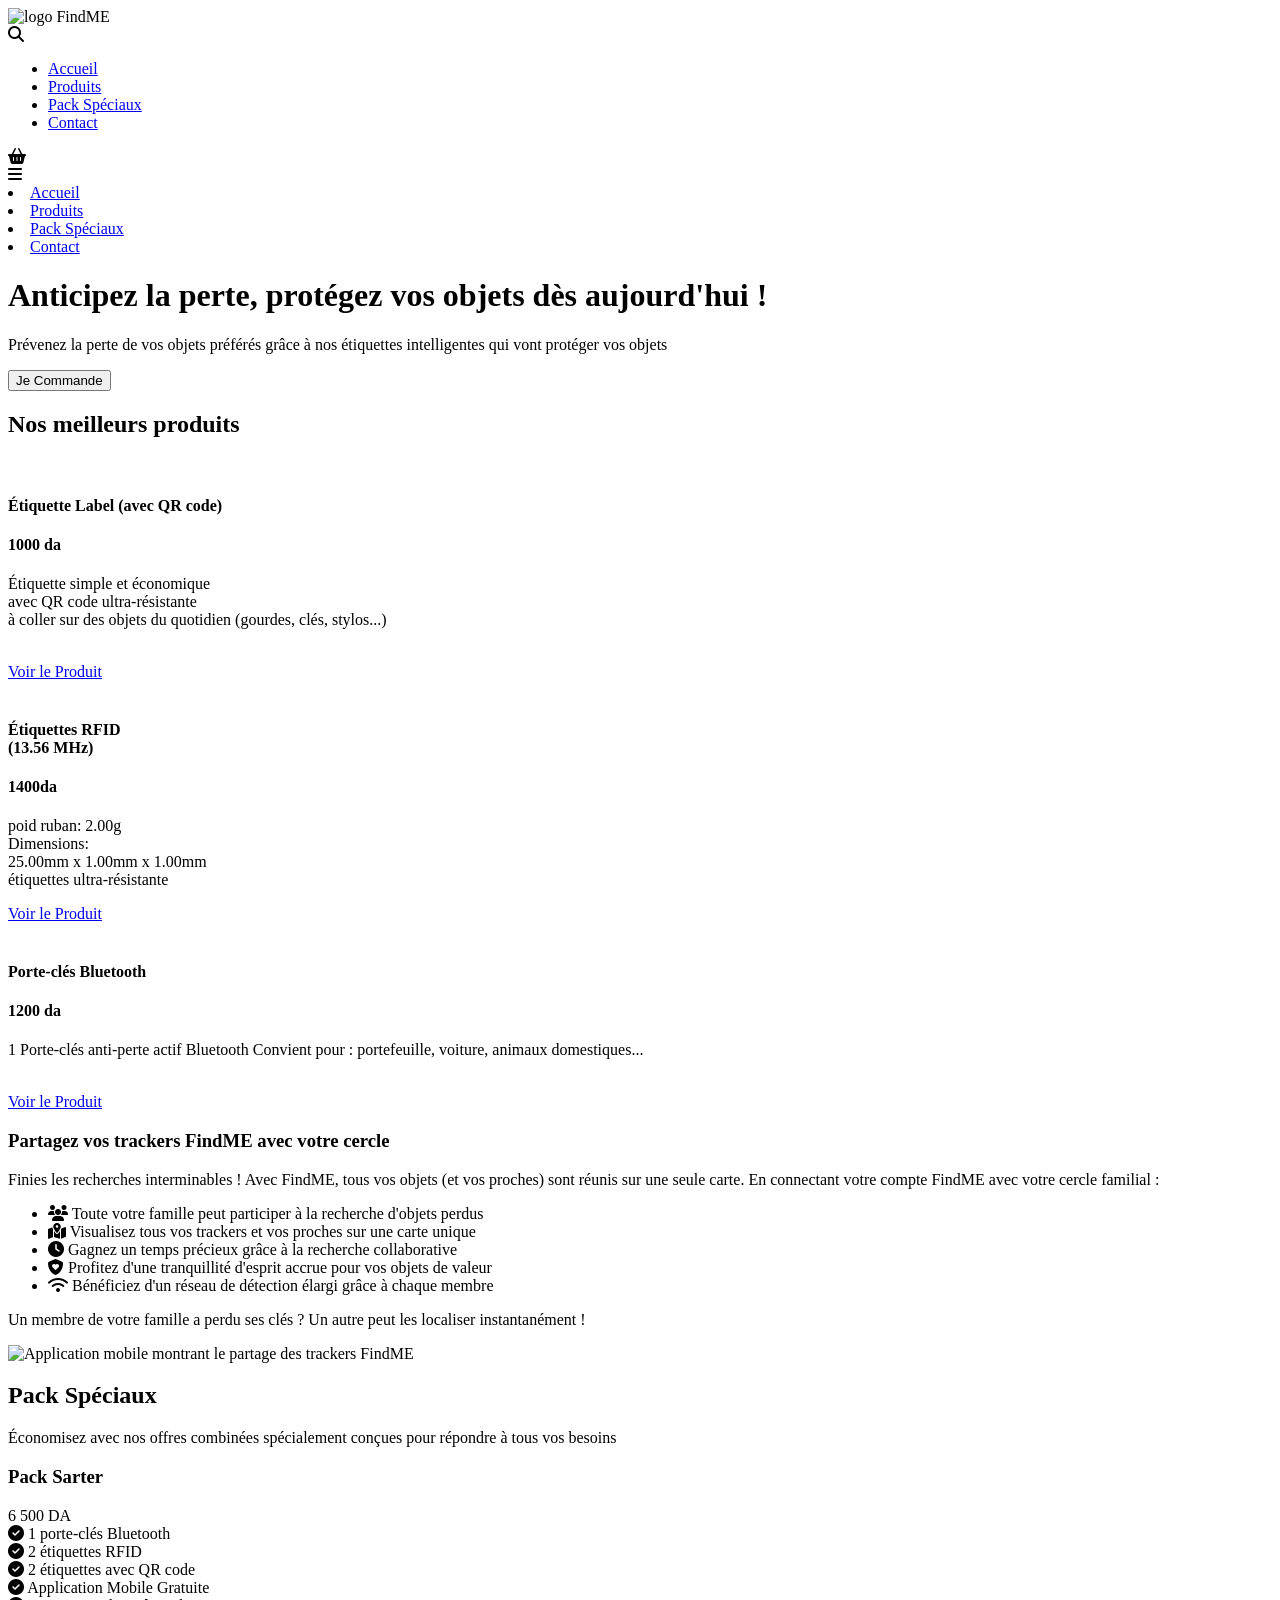
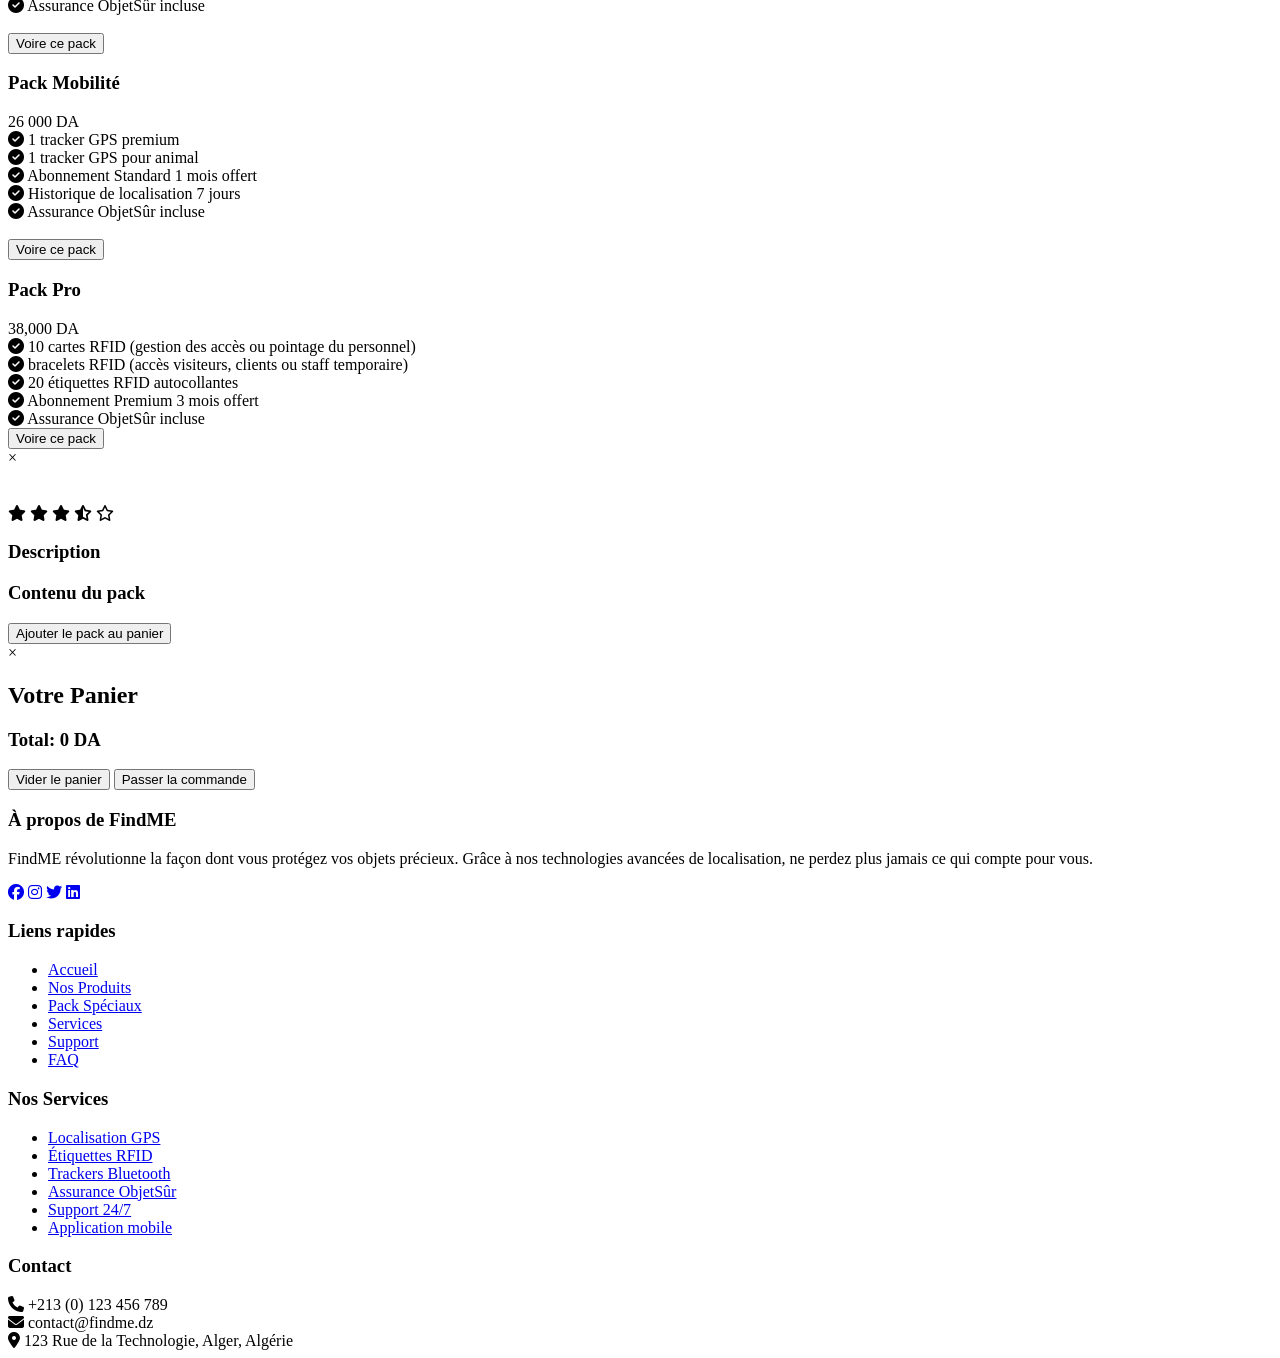
==== index.html @ 4f5e7659 "Add files via upload" ====
<!DOCTYPE html>
<html lang="en">
<head>
    <meta charset="UTF-8">
    <meta name="viewport" content="width=device-width, initial-scale=1.0">
    <title>Objet perdus, Objet Trouvé !</title>
    <link rel="stylesheet" href="https://cdnjs.cloudflare.com/ajax/libs/font-awesome/6.4.2/css/all.min.css" integrity="sha512-z3gLpd7yknf1YoNbCzqRKc4qyor8gaKU1qmn+CShxbuBusANI9QpRohGBreCFkKxLhei6S9CQXFEbbKuqLg0DA==" 
    crossorigin="anonymous" referrerpolicy="no-referrer" />
    <link rel="stylesheet" type="text/css" href="css/style.css"> 
    
</head>
<body>
    <!-- barre de navigation-->
    <!-- En-tête (Logo + Menu) -->
    <nav class="nav">
        <div class="logo"><img src="img/logo.png" alt="logo FindME"></div>
        <div class="search">
            <i class="fa-solid fa-magnifying-glass"></i>
        </div>
        <div class="searchZone">
            <form id="searchForm">
                <input type="search" id="searchInput" placeholder="Rechercher des produits...">
                <button type="submit" style="display:none"></button>
            </form>
        </div>
        <ul class="links">
            <li><a href="index.html">Accueil</a></li>
            <li><a href="produit.html">Produits</a></li>
            <li><a href="index.html#special-packs">Pack Spéciaux</a></li>
            <li><a href="#contact">Contact</a></li>
        </ul>
        <div class="shopping_btn">
            <i class="fa-solid fa-basket-shopping"></i>
        </div>
    
        <div class="toggle_btn">
            <i class="fa-solid fa-bars"></i>
        </div>
        <div class="dropdown_menu">
            <li><a href="index.html">Accueil</a></li>
            <li><a href="produit.html">Produits</a></li>
            <li><a href="index.html#special-packs">Pack Spéciaux</a></li>
            <li><a href="#contact">Contact</a></li>
        </div>
    </nav>
     <!--header-->
    <header>
        <h1>Anticipez la perte, protégez vos objets dès aujourd'hui !</h1>
        <p>Prévenez la perte de vos objets préférés grâce à nos étiquettes intelligentes qui vont protéger vos objets</p>
        <button href="produit.html"> Je Commande </button>
    </header>
     <!--fin header-->
    <!--section main-->
    <section class="main">
        <!--toutes les cartes-->
        <div class="cards">
            <h2 class="best-products-title">Nos meilleurs produits</h2>
            <div class="card">
                <img src="img/RFID_Label-removebg-preview.png" alt="">
                <div class="card_header">
                    <h4>Étiquette Label (avec QR code)</h4>
                    <h4>1000 da</h4>
                </div>
                <div class="card_body">
                    <p>Étiquette simple et économique<br> avec QR code ultra-résistante <br> à coller sur des objets du quotidien (gourdes, clés, stylos...)<br><br></p>
                </div>
                <a href="produit.html#produit-4" class="card-button">Voir le Produit</a>            </div>
            <div class="card">
                <img src="img/RFID_Etiquette-removebg-preview.png" alt="">
                <div class="card_header">
                    <h4>Étiquettes RFID<br> (13.56 MHz) </h4>
                    <h4>1400da</h4>
                </div>
                <div class="card_body">
                    <p>poid ruban: 
                        2.00g <br>
                        Dimensions: <br>
                        25.00mm x 1.00mm x 1.00mm <br> 
                        étiquettes ultra-résistante</p>
                </div>
                <a href="produit.html#produit-3" class="card-button">Voir le Produit</a>            </div>
            <div class="card">
                <img src="img/Bluetooth_Porte-clé.png" alt="">
                <div class="card_header">
                    <h4>Porte-clés Bluetooth </h4>
                    <h4>1200 da</h4>
                </div>
                <div class="card_body">
                    <p>1 Porte-clés anti-perte actif Bluetooth 
                        Convient pour : portefeuille, voiture, animaux domestiques... <br> <br></p>
                </div>
                <a href="produit.html#produit-1" class="card-button">Voir le Produit</a>            </div>
            
        </div>
        <!--fin de toutes les cartes-->
        <!--une div -->
        <section class="share-section">
            <div class="share-container">
                <div class="share-info">
                    <h1>Partagez vos trackers FindME avec votre cercle</h1>
                    <p>Finies les recherches interminables ! Avec FindME, tous vos objets (et vos proches) sont réunis sur une seule carte. En connectant votre compte FindME avec votre cercle familial :</p>
                    <ul>
                        <li><i class="fa-solid fa-users"></i> Toute votre famille peut participer à la recherche d'objets perdus</li>
                        <li><i class="fa-solid fa-map-location-dot"></i> Visualisez tous vos trackers et vos proches sur une carte unique</li>
                        <li><i class="fa-solid fa-clock"></i> Gagnez un temps précieux grâce à la recherche collaborative</li>
                        <li><i class="fa-solid fa-shield-heart"></i> Profitez d'une tranquillité d'esprit accrue pour vos objets de valeur</li>
                        <li><i class="fa-solid fa-wifi"></i> Bénéficiez d'un réseau de détection élargi grâce à chaque membre</li>
                    </ul>
                    <p class="share-highlight">Un membre de votre famille a perdu ses clés ? Un autre peut les localiser instantanément !</p>
                </div>
                <div class="share-image">
                    <img src="img/SHARE-WITH-YOUR-CIRCLE.png" alt="Application mobile montrant le partage des trackers FindME">
                </div>
            </div>
        </section>
        <!--fin div-->
    </section>
    <!--fin de section main-->
    <!-- Section Pack Spéciaux -->
    <section id="special-packs" class="special-packs-section">
        <div class="special-packs-container">
            <div class="section-title">
                <h2>Pack Spéciaux</h2>
                <p>Économisez avec nos offres combinées spécialement conçues pour répondre à tous vos besoins</p>
            </div>
            
            <div class="pack-cards">
                <!-- Pack Starter -->
                <div class="pack-card">
                    <h3>Pack Sarter</h3>
                    <div class="pack-price">
                        <span class="price">6 500</span>
                        <span class="currency">DA</span>
                    </div>
                    
                    <div class="pack-content">
                        <div class="pack-item">
                            <i class="fa-solid fa-circle-check"></i>
                            <span>1 porte-clés Bluetooth </span>
                        </div>
                        <div class="pack-item">
                            <i class="fa-solid fa-circle-check"></i>
                            <span>2 étiquettes RFID </span>
                        </div>
                        <div class="pack-item">
                            <i class="fa-solid fa-circle-check"></i>
                            <span>2 étiquettes avec QR code </span>
                        </div>
                        <div class="pack-item">
                            <i class="fa-solid fa-circle-check"></i>
                            <span>Application Mobile Gratuite</span>
                        </div>
                        <div class="pack-item">
                            <i class="fa-solid fa-circle-check"></i>
                            <span>Assurance ObjetSûr incluse</span>
                        </div>
                        <br>
                    </div>
                    <button class="pack-button">Voire ce pack</button>
                </div>

                <!-- Pack Mobilé -->
                <div class="pack-card">
                    <h3>Pack Mobilité</h3>
                    <div class="pack-price">
                        <span class="price">26 000</span>
                        <span class="currency">DA</span>
                    </div>
                    
                    <div class="pack-content">
                        <div class="pack-item">
                            <i class="fa-solid fa-circle-check"></i>
                            <span>1 tracker GPS premium</span>
                        </div>
                        <div class="pack-item">
                            <i class="fa-solid fa-circle-check"></i>
                            <span>1 tracker GPS pour animal</span>
                        </div>
                        <div class="pack-item">
                            <i class="fa-solid fa-circle-check"></i>
                            <span>Abonnement Standard 1 mois offert</span>
                        </div>
                        <div class="pack-item">
                            <i class="fa-solid fa-circle-check"></i>
                            <span>Historique de localisation 7 jours</span>
                        </div>
                        <div class="pack-item">
                            <i class="fa-solid fa-circle-check"></i>
                            <span>Assurance ObjetSûr incluse</span>
                        </div>
                        <br>
                    </div>
                    <button class="pack-button">Voire ce pack</button>
                
                </div>

                <!-- Pack Ultime -->
                <div class="pack-card">
                    <h3>Pack Pro</h3>
                    <div class="pack-price">
                        <span class="price">38,000</span>
                        <span class="currency">DA</span>
                    </div>
                    
                    <div class="pack-content">
                        <div class="pack-item">
                            <i class="fa-solid fa-circle-check"></i>
                            <span>10 cartes RFID (gestion des accès ou pointage du personnel)</span>
                        </div>
                        <div class="pack-item">
                            <i class="fa-solid fa-circle-check"></i>
                            <span> bracelets RFID (accès visiteurs, clients ou staff temporaire)</span>
                        </div>
                        <div class="pack-item">
                            <i class="fa-solid fa-circle-check"></i>
                            <span>20 étiquettes RFID autocollantes </span>
                        </div>
                        <div class="pack-item">
                            <i class="fa-solid fa-circle-check"></i>
                            <span>Abonnement Premium 3 mois offert</span>
                        </div>
                        <div class="pack-item">
                            <i class="fa-solid fa-circle-check"></i>
                            <span>Assurance ObjetSûr incluse</span>
                        </div>
                    </div>
                    <button class="pack-button">Voire ce pack</button>
                </div>
            </div>
        </div>
    </section>
    <!-- Modal pour les détails des packs -->
    <div id="packModal" class="modal">
        <div class="modal-content">
            <span class="close-btn">&times;</span>
            <div class="modal-body">
                <div class="modal-image">
                    <img id="modalPackImage" src="" alt="">
                </div>
                <div class="modal-details">
                    <h2 id="modalPackTitle"></h2>
                    <div class="ratting">
                        <i class="fa-solid fa-star"></i>
                        <i class="fa-solid fa-star"></i>
                        <i class="fa-solid fa-star"></i>
                        <i class="fa-solid fa-star-half-stroke"></i>
                        <i class="fa-regular fa-star"></i>
                    </div>
                    <p id="modalPackPrice" class="price"></p>
                    <div class="description">
                        <h3>Description</h3>
                        <p id="modalPackDescription"></p>
                    </div>
                    <div class="advantages">
                        <h3>Contenu du pack</h3>
                        <ul id="modalPackContent"></ul>
                    </div>
                    <div class="pack-buttons">
                        <button class="add-pack-to-cart">Ajouter le pack au panier</button>
                    </div>
                </div>
            </div>
        </div>
    </div>
    <!-- Panier -->
    <div class="cart-overlay">
        <div class="cart">
            <span class="close-cart">&times;</span>
            <h2>Votre Panier</h2>
            <div class="cart-content">
                <!-- Les articles du panier seront ajoutés ici dynamiquement -->
            </div>
            <div class="cart-footer">
                <h3>Total: <span class="cart-total">0 DA</span></h3>
                <button class="clear-cart">Vider le panier</button>
                <button class="checkout">Passer la commande</button>
            </div>
        </div>
    </div>
    
    <!-- Footer -->
    <footer id="contact">
        <div class="footer-container">
            <div class="footer-content">
                <!-- À propos -->
                <div class="footer-section">
                    <h3>À propos de FindME</h3>
                    <p>FindME révolutionne la façon dont vous protégez vos objets précieux. Grâce à nos technologies avancées de localisation, ne perdez plus jamais ce qui compte pour vous.</p>
                    <div class="social-links">
                        <a href="#"><i class="fa-brands fa-facebook"></i></a>
                        <a href="#"><i class="fa-brands fa-instagram"></i></a>
                        <a href="#"><i class="fa-brands fa-twitter"></i></a>
                        <a href="#"><i class="fa-brands fa-linkedin"></i></a>
                    </div>
                </div>

                <!-- Liens rapides -->
                <div class="footer-section">
                    <h3>Liens rapides</h3>
                    <ul>
                        <li><a href="#accueil">Accueil</a></li>
                        <li><a href="#produits">Nos Produits</a></li>
                        <li><a href="#special-packs">Pack Spéciaux</a></li>
                        <li><a href="#services">Services</a></li>
                        <li><a href="#support">Support</a></li>
                        <li><a href="#faq">FAQ</a></li>
                    </ul>
                </div>

                <!-- Services -->
                <div class="footer-section">
                    <h3>Nos Services</h3>
                    <ul>
                        <li><a href="#">Localisation GPS</a></li>
                        <li><a href="#">Étiquettes RFID</a></li>
                        <li><a href="#">Trackers Bluetooth</a></li>
                        <li><a href="#">Assurance ObjetSûr</a></li>
                        <li><a href="#">Support 24/7</a></li>
                        <li><a href="#">Application mobile</a></li>
                    </ul>
                </div>

                <!-- Contact -->
                <div class="footer-section">
                    <h3>Contact</h3>
                    <div class="contact-item">
                        <i class="fa-solid fa-phone"></i>
                        <span>+213 (0) 123 456 789</span>
                    </div>
                    <div class="contact-item">
                        <i class="fa-solid fa-envelope"></i>
                        <span>contact@findme.dz</span>
                    </div>
                    <div class="contact-item">
                        <i class="fa-solid fa-location-dot"></i>
                        <span>123 Rue de la Technologie, Alger, Algérie</span>
                    </div>
                </div>
            </div>
        </div>
    </footer>
            
    <!-- Importation du fichier JS principal -->
    <script src="carte.js"></script>
    <script>
        document.addEventListener('DOMContentLoaded', function() {
            // Gestion du menu hamburger
            const toggleBtn = document.querySelector('.toggle_btn');
            const toggleBtnIcon = document.querySelector('.toggle_btn i');
            const dropdownMenu = document.querySelector('.dropdown_menu');
        
            // Gestion de la recherche
            const searchButton = document.querySelector('.search');
            const searchIcon = document.querySelector('.search i');
            const searchZone = document.querySelector('.searchZone');
            const searchInput = document.getElementById('searchInput');
            
            // Initialisation - La barre de recherche est fermée au départ
            searchZone.style.display = 'none';
            
            // Toggle du menu hamburger
            if (toggleBtn) {
                toggleBtn.addEventListener('click', function() {
                    dropdownMenu.classList.toggle('open');
                    const isOpen = dropdownMenu.classList.contains('open');
                    
                    toggleBtnIcon.className = isOpen
                        ? 'fa-solid fa-xmark'
                        : 'fa-solid fa-bars';
                });
            }
            
            // Fonction pour fermer la barre de recherche
            function closeSearchBar() {
                searchZone.style.display = 'none';
                searchIcon.className = 'fa-solid fa-magnifying-glass';
                // Supprimer les résultats s'ils existent
                const existingResults = document.getElementById('searchResults');
                if (existingResults) {
                    existingResults.remove();
                }
            }
            
            // Fonction pour ouvrir la barre de recherche
            function openSearchBar() {
                searchZone.style.display = 'block';
                searchIcon.className = 'fa-solid fa-xmark';
                searchInput.focus();
            }
            
            // Toggle de la barre de recherche
            if (searchButton) {
                searchButton.addEventListener('click', function(e) {
                    e.stopPropagation(); // Empêche la propagation du clic
                    if (searchZone.style.display === 'none') {
                        openSearchBar();
                    } else {
                        closeSearchBar();
                    }
                });
            }
            
            // Gestion de la soumission du formulaire de recherche
            const searchForm = document.getElementById('searchForm');
            if (searchForm) {
                searchForm.addEventListener('submit', function(e) {
                    e.preventDefault();
                    const query = searchInput.value;
                    if (query.trim() !== '') {
                        const results = performSearch(query);
                        const resultsContainer = displaySearchResults(results);
                        
                        // Supprimer les anciens résultats s'ils existent
                        const existingResults = document.getElementById('searchResults');
                        if (existingResults) {
                            existingResults.remove();
                        }
                        
                        // Ajouter les nouveaux résultats
                        searchZone.appendChild(resultsContainer);
                    }
                });
            }
            
            // Recherche en temps réel lors de la saisie
            if (searchInput) {
                searchInput.addEventListener('input', function() {
                    const query = this.value;
                    if (query.trim() === '') {
                        const existingResults = document.getElementById('searchResults');
                        if (existingResults) {
                            existingResults.remove();
                        }
                        return;
                    }
                    
                    const results = performSearch(query);
                    const resultsContainer = displaySearchResults(results);
                    
                    // Supprimer les anciens résultats s'ils existent
                    const existingResults = document.getElementById('searchResults');
                    if (existingResults) {
                        existingResults.remove();
                    }
                    
                    // Ajouter les nouveaux résultats
                    searchZone.appendChild(resultsContainer);
                });
            }
            
            // Fermer la recherche en cliquant en dehors
            document.addEventListener('click', function(e) {
                if (!searchZone.contains(e.target) && !searchButton.contains(e.target)) {
                    closeSearchBar();
                }
            });
            
            // Empêcher la fermeture lors d'un clic sur la zone de recherche
            searchZone.addEventListener('click', function(e) {
                e.stopPropagation();
            });
            
            // Bouton header redirect
            const headerBtn = document.querySelector('header button');
            if (headerBtn) {
                headerBtn.addEventListener('click', () => {
                    window.location.href = 'produit.html';
                });
            }
            
            // Initialisation du panier
            initCart();
            
            // Gestion des boutons "Voir ce pack"
            document.querySelectorAll('.pack-button').forEach((button, index) => {
                button.addEventListener('click', (e) => {
                    e.stopPropagation();
                    if (packs && packs[index]) {
                        const packData = packs[index];
                        
                        // Remplir le modal avec les données du pack
                        document.getElementById('modalPackImage').src = packData.image;
                        document.getElementById('modalPackTitle').textContent = packData.title;
                        document.getElementById('modalPackPrice').textContent = packData.price;
                        document.getElementById('modalPackDescription').textContent = packData.description;
                        
                        const contentList = document.getElementById('modalPackContent');
                        contentList.innerHTML = '';
                        packData.content.forEach(item => {
                            const li = document.createElement('li');
                            li.textContent = item;
                            contentList.appendChild(li);
                        });
                        
                        // Afficher le modal
                        document.getElementById('packModal').style.display = 'block';
                    }
                });
            });
            
            // Fermer le modal des packs
            const closeBtn = document.querySelector('#packModal .close-btn');
            if (closeBtn) {
                closeBtn.addEventListener('click', () => {
                    document.getElementById('packModal').style.display = 'none';
                });
            }
            
            // Fermer le modal si on clique en dehors
            window.addEventListener('click', (event) => {
                const modal = document.getElementById('packModal');
                if (event.target === modal) {
                    modal.style.display = 'none';
                }
            });
            
            // Ajouter un pack au panier
            const addToCartBtn = document.querySelector('.add-pack-to-cart');
            if (addToCartBtn) {
                addToCartBtn.addEventListener('click', () => {
                    const modalTitle = document.getElementById('modalPackTitle').textContent;
                    if (packs) {
                        const pack = packs.find(p => p.title === modalTitle);
                        
                        if (pack) {
                            addToCart(pack);
                            document.getElementById('packModal').style.display = 'none';
                            alert('Pack ajouté au panier !');
                        }
                    }
                });
            }
        });
    </script>
</body>
</html>
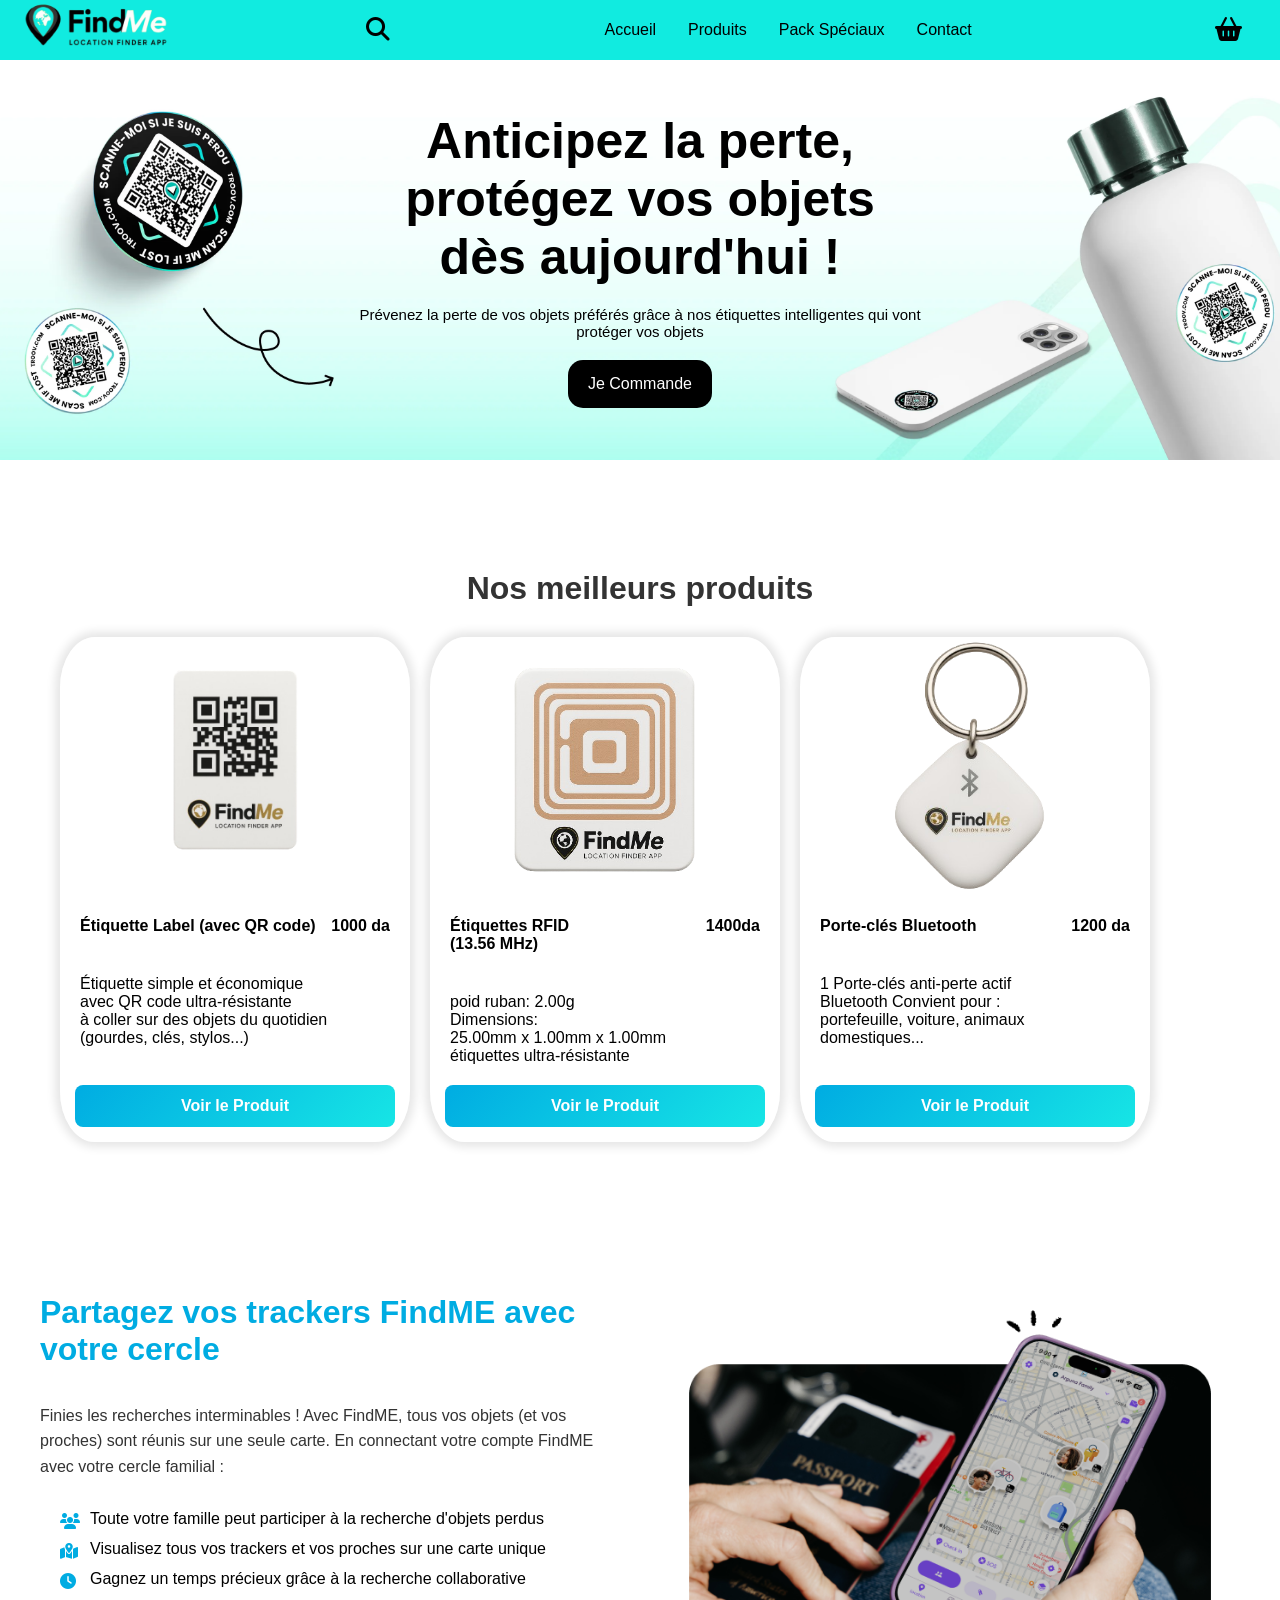
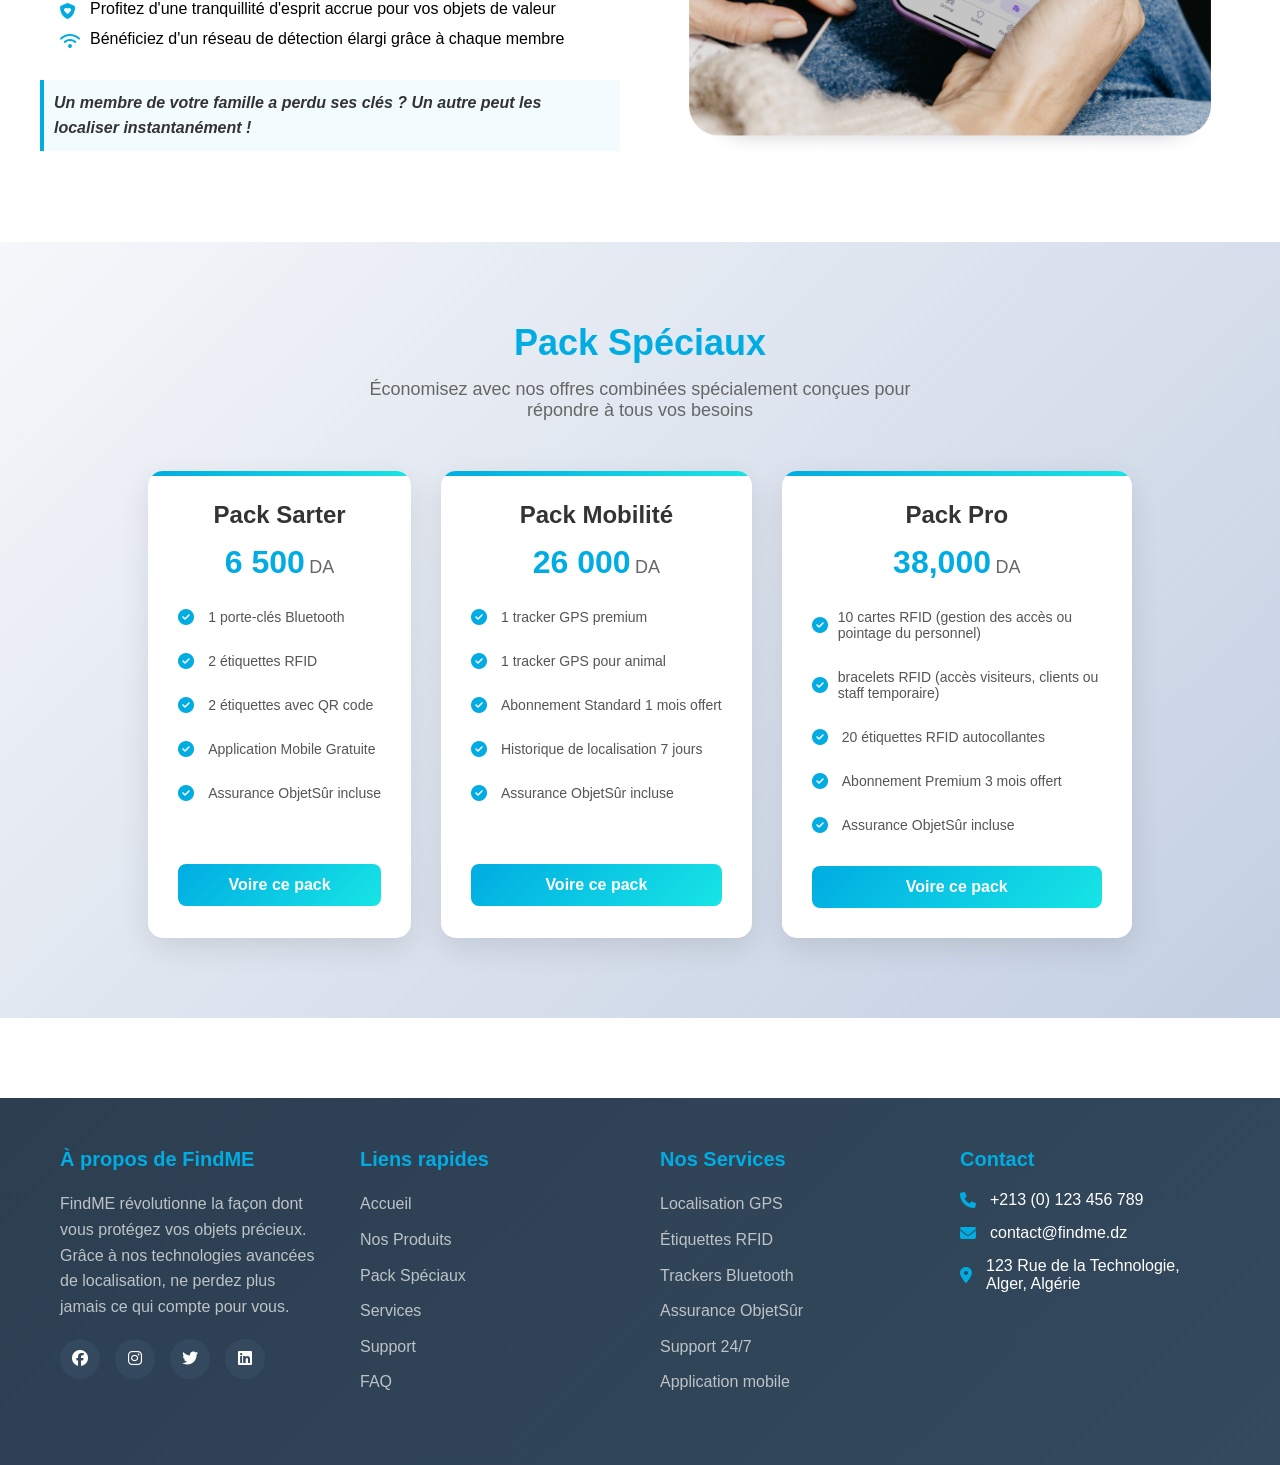
==== commit 36eb180c: "Organisation en img/, css/, js/ et corrections - Images rangées dans img/ (le code les y cherchait)," ====
--- a/index.html
+++ b/index.html
@@ -47,7 +47,7 @@
     <header>
         <h1>Anticipez la perte, protégez vos objets dès aujourd'hui !</h1>
         <p>Prévenez la perte de vos objets préférés grâce à nos étiquettes intelligentes qui vont protéger vos objets</p>
-        <button href="produit.html"> Je Commande </button>
+        <button type="button" onclick="window.location.href='produit.html'"> Je Commande </button>
     </header>
      <!--fin header-->
     <!--section main-->
@@ -341,7 +341,7 @@
     </footer>
             
     <!-- Importation du fichier JS principal -->
-    <script src="carte.js"></script>
+    <script src="js/carte.js"></script>
     <script>
         document.addEventListener('DOMContentLoaded', function() {
             // Gestion du menu hamburger
--- a/css/style.css
+++ b/css/style.css
@@ -0,0 +1,1049 @@
+*{
+    margin: 0;
+    padding: 0;
+    box-sizing: border-box;
+    font-family:Verdana, Geneva, Tahoma, sans-serif;
+}
+body{
+    height: 100vh;
+    background-color: white;
+}
+li{
+    list-style: none;
+}
+a{
+    text-decoration:none;
+    color: black;
+    font-size: 1rem;
+}
+a:hover{
+    text-decoration: underline;
+    color: rgb(30, 121, 240);
+}
+
+nav{
+    padding: 1rem 0; /* Espace vertical uniquement */
+    width: 100%;
+    height: 60px;
+    max-width: 1800px;
+    margin:0%;
+    display: flex;
+    align-items: center;
+    justify-content: space-between;
+    background-color: rgb(17, 235, 224);
+
+}
+
+.logo img{
+    width: 200px;   /* Ajustez cette valeur selon vos besoins */
+    height: auto;  /* Garde les proportions originales */
+    display: block;
+}
+/* Style pour les résultats de recherche */
+#searchResults {
+    position: absolute;
+    top: 100%; /* Place les résultats juste en dessous du champ de recherche */
+    left: 0;
+    width: 100%;
+    max-height: 400px;
+    overflow-y: auto;
+    background-color: white;
+    border: 1px solid #ddd;
+    border-radius: 0 0 4px 4px;
+    box-shadow: 0 4px 8px rgba(0,0,0,0.1);
+    z-index: 1000;
+    margin-top: 5px;
+}
+
+#searchResults h4 {
+    background-color: #f8f9fa;
+    color: #333;
+    font-size: 16px;
+}
+
+#searchResults div {
+    transition: background-color 0.2s;
+}
+
+#searchResults div:hover {
+    background-color: #f0f0f0;
+}
+.nav .searchZone {
+    position: relative;
+    display: flex;
+    align-items: center;
+}
+/* Stylez correctement la barre de recherche */
+.nav .search {
+    color: black;
+    font-size: 1.5rem;
+    cursor: pointer;
+    margin-right: 10px;
+    width: 1.5rem;
+    text-align: center;
+}
+
+
+
+.nav .searchZone.open {
+    display: flex;
+}
+
+.searchZone input[type="search"] {
+    padding: 8px 15px;
+    border: 1px solid #ddd;
+    border-radius: 20px;
+    width: 200px;
+    transition: width 0.3s;
+}
+
+.nav .searchZone input.open {
+    display: inline-block;
+
+}
+.searchZone input[type="search"]:focus {
+    width: 250px;
+    outline: none;
+    border-color: #4a90e2;
+}
+
+
+
+.nav .links{
+    display: flex;
+    gap: 2rem;
+    padding: 3%;
+}
+.nav .toggle_btn{
+color: white;
+font-size: 1.5rem;
+padding: 3%;
+cursor: pointer;
+display: none;
+}
+.nav .shopping_btn{
+    color: black;
+    font-size: 1.5rem;
+    cursor: pointer;
+    padding: 3%;
+}
+
+/*dropdown menus*/
+.dropdown_menu{
+display: none;
+position: absolute;
+right: 2rem;
+top: 60px;
+height: 0;
+width: 300px;
+background: rgba(255,255,255,0.1);
+backdrop-filter: blur(15px);
+border-radius: 10px;
+overflow: hidden;
+transition: height 0.2s cubic-bezier(0.175, 0.885, 0.32, 1.275);
+}
+.dropdown_menu.open{
+    height: 240px;
+}
+.dropdown_menu li{
+    padding: 0.7rem;
+    display: flex;
+    align-items: center;
+    justify-content: center;
+}
+
+/*header*/
+header{
+    display: flex;
+    flex-direction: column; /* Change de row (défaut) à column */
+    justify-content: center;
+    align-items: center;
+    gap: 20px; /* Espace entre le h1 et le bouton */
+    background-image: url('../img/fondheader.png');
+    background-size: cover; /* Couvre tout l'espace disponible */
+    background-position: center; /* Centre l'image */
+    background-repeat: no-repeat; /* Évite la répétition de l'image */
+    min-height: 400px; /* Hauteur minimale augmentée */
+    width: 100%; /* Largeur complète */
+    
+
+}
+header h1{
+    font-size:50px ;
+    max-width: 500px;
+    text-align: center;
+}
+header p{
+    font-size:15px ;
+    max-width: 600px;
+    text-align: center;
+}
+header button{
+    padding: 15px 20px;
+    font-size: 16px;
+    border: none;
+    border-radius: 15px;
+    background-color: black;
+    -webkit-text-fill-color: white;
+    outline: none;
+    cursor: pointer;
+}
+/*fin du header*/
+
+/*section */
+.main{
+    margin: 20px;
+    margin-top: 80px;
+    display: flex;
+    flex-direction: column;
+    justify-content: center;
+    align-items: center;
+}
+/*toutes les cards */
+.cards{
+    display: flex;
+    flex-wrap: wrap;
+    padding: 30px 40px;
+}
+.best-products-title {
+    text-align: center;
+    width: 100%;
+    margin-bottom: 30px;
+    font-size: 2rem;
+    color: #333;
+    font-weight: bold;
+}
+
+.cards .card{
+    width: 350px;
+    background-color: rgba(255, 255, 255, 0.555);
+    box-shadow: 0 0 10px 5px rgba(0, 0, 0, 0.1);
+    margin-right: 20px;
+    cursor: pointer;
+    max-width:400px;
+    border-radius: 10%;
+    display: flex;
+    flex-direction: column;
+    justify-content: center;
+    height: 100%;
+}
+.cards .card img{
+    width: 260px;
+    height:260px;
+    object-fit: contain; /* Garantit que l'image conserve ses proportions */
+    margin: 0 auto; /* Centre l'image dans son conteneur */
+    display: block; /* Important pour que margin:auto fonctionne */
+}
+.cards .card .card_header{
+    padding: 20px;
+    display: flex;
+    flex-wrap: wrap;
+    justify-content: space-between;
+}
+.cards .card .card_body{
+    padding: 20px;
+    max-width: 300px;
+    
+}
+.card a.card-button {
+    display: inline-block;
+    width: calc(100% - 30px);
+    margin: 0 15px 15px;
+    padding: 12px 0;
+    text-align: center;
+    background: linear-gradient(135deg, #00ace2, #17e5e5);
+    color: white;
+    text-decoration: none;
+    border-radius: 8px;
+    font-weight: bold;
+    transition: all 0.3s ease;
+    border: none;
+    cursor: pointer;
+    font-family: inherit;
+    font-size: 16px;
+}
+.card a.card-button:hover {
+    background: linear-gradient(135deg, #0088b3, #14c7c7);
+    transform: scale(1.02);
+    box-shadow: 0 2px 5px rgba(0, 0, 0, 0.2);
+    text-decoration: none;
+}
+
+.card a.card-button:active {
+    transform: scale(0.98);
+}
+
+.card a.card-button:focus {
+    outline: none;
+    box-shadow: 0 0 0 3px rgba(0, 172, 226, 0.3);
+}
+
+
+/*fin de toutes les cards*/
+/*section contenaire*/
+/* Styles pour la section de partage */
+.share-section {
+    padding: 60px 20px;
+    margin-top: 50px;
+}
+
+.share-container {
+    max-width: 1200px;
+    margin: 0 auto;
+    display: flex;
+    flex-direction: row;
+    align-items: center;
+    gap: 40px;
+}
+
+.share-info {
+    flex: 1;
+    display: flex;
+    flex-direction: column;
+    gap: 20px;
+}
+
+.share-info h1 {
+    color: #00ace2; /* Bleu azure */
+    font-size: 32px;
+    margin-bottom: 15px;
+}
+
+.share-info p {
+    font-size: 16px;
+    line-height: 1.6;
+    color: #333;
+}
+
+.share-info ul {
+    margin-left: 20px;
+    margin-top: 10px;
+}
+
+.share-info ul li {
+    margin-bottom: 12px;
+    list-style-type: none;
+    position: relative;
+    padding-left: 30px;
+}
+
+.share-info ul li i {
+    position: absolute;
+    left: 0;
+    top: 3px;
+    color: #00ace2;
+}
+
+.share-highlight {
+    font-weight: bold;
+    font-style: italic;
+    color: #555;
+    padding: 10px;
+    border-left: 4px solid #00ace2;
+    background-color: rgba(0, 172, 226, 0.05);
+}
+
+
+.share-image {
+    flex: 1;
+    display: flex;
+    justify-content: center;
+    align-items: center;
+}
+
+.share-image img {
+    max-width: 100%;
+    height: auto;
+    transition: transform 0.3s ease;
+}
+
+.share-image img:hover {
+    transform: scale(1.02);
+}
+/* Section Pack Spéciaux */
+.special-packs-section {
+    padding: 80px 20px;
+    background: linear-gradient(135deg, #f5f7fa 0%, #c3cfe2 100%);
+}
+
+.special-packs-container {
+    max-width: 1200px;
+    margin: 0 auto;
+}
+
+.section-title {
+    text-align: center;
+    margin-bottom: 50px;
+}
+
+.section-title h2 {
+    color: #00ace2;
+    font-size: 36px;
+    margin-bottom: 15px;
+}
+
+.section-title p {
+    font-size: 18px;
+    color: #666;
+    max-width: 600px;
+    margin: 0 auto;
+}
+
+.pack-cards {
+    display: flex;
+    flex-wrap: wrap;
+    gap: 30px;
+    justify-content: center;
+}
+
+.pack-card {
+    background: white;
+    border-radius: 15px;
+    padding: 30px;
+    box-shadow: 0 10px 30px rgba(0, 0, 0, 0.1);
+    transition: all 0.3s ease;
+    max-width: 350px;
+    position: relative;
+    overflow: hidden;
+}
+
+.pack-card:hover {
+    transform: translateY(-10px);
+    box-shadow: 0 20px 40px rgba(0, 0, 0, 0.15);
+}
+
+.pack-card::before {
+    content: '';
+    position: absolute;
+    top: 0;
+    left: 0;
+    right: 0;
+    height: 5px;
+    background: linear-gradient(90deg, #00ace2, #17e5e5);
+}
+
+.pack-card h3 {
+    color: #333;
+    font-size: 24px;
+    margin-bottom: 15px;
+    text-align: center;
+}
+
+.pack-price {
+    text-align: center;
+    margin-bottom: 20px;
+}
+
+.pack-price .price {
+    font-size: 32px;
+    font-weight: bold;
+    color: #00ace2;
+}
+
+.pack-price .currency {
+    font-size: 18px;
+    color: #666;
+}
+
+.pack-content {
+    margin-bottom: 25px;
+}
+
+.pack-item {
+    display: flex;
+    align-items: center;
+    margin-bottom: 12px;
+    padding: 8px 0;
+}
+
+.pack-item i {
+    color: #00ace2;
+    margin-right: 10px;
+    width: 20px;
+}
+
+.pack-item span {
+    color: #555;
+    font-size: 14px;
+}
+
+
+.pack-button {
+    width: 100%;
+    padding: 12px 0;
+    background: linear-gradient(135deg, #00ace2, #17e5e5);
+    color: white;
+    border: none;
+    border-radius: 8px;
+    font-size: 16px;
+    font-weight: bold;
+    cursor: pointer;
+    transition: all 0.3s ease;
+}
+
+.pack-button:hover {
+    background: linear-gradient(135deg, #0088b3, #14c7c7);
+    transform: scale(1.02);
+}
+/* Section Offres Professionnels */
+.professional-offers {
+    padding: 60px 20px;
+    background-color: #f8f9fa;
+}
+
+.offers-container {
+    max-width: 1200px;
+    margin: 0 auto;
+    display: flex;
+    flex-direction: row;
+    align-items: center;
+    gap: 40px;
+}
+
+.offers-text {
+    flex: 1;
+    display: flex;
+    flex-direction: column;
+    gap: 20px;
+}
+
+.offers-text h2 {
+    font-size: 2rem;
+    color: #2c3e50;
+    margin-bottom: 15px;
+}
+
+.offers-text p {
+    font-size: 1.1rem;
+    line-height: 1.6;
+    color: #555;
+}
+
+.see-offers-btn {
+    align-self: flex-start;
+    padding: 12px 25px;
+    background-color: #3498db;
+    color: white;
+    border: none;
+    border-radius: 5px;
+    font-size: 1rem;
+    cursor: pointer;
+    transition: background-color 0.3s;
+}
+
+.see-offers-btn:hover {
+    background-color: #2980b9;
+}
+
+.offers-image {
+    flex: 1;
+}
+
+.offers-image img {
+    width: 100%;
+    height: auto;
+    border-radius: 8px;
+    box-shadow: 0 4px 8px rgba(0, 0, 0, 0.1);
+}
+
+/* Modal des offres */
+.offers-modal {
+    display: none;
+    position: fixed;
+    z-index: 1000;
+    left: 0;
+    top: 0;
+    width: 100%;
+    height: 100%;
+    background-color: rgba(0, 0, 0, 0.5);
+}
+
+.modal-content {
+    background-color: #fff;
+    margin: 10% auto;
+    padding: 30px;
+    border-radius: 8px;
+    width: 80%;
+    max-width: 600px;
+    box-shadow: 0 5px 15px rgba(0, 0, 0, 0.3);
+    position: relative;
+}
+
+.close-modal {
+    position: absolute;
+    right: 20px;
+    top: 15px;
+    font-size: 28px;
+    font-weight: bold;
+    color: #aaa;
+    cursor: pointer;
+}
+
+.close-modal:hover {
+    color: #333;
+}
+
+.modal-content h2 {
+    color: #2c3e50;
+    margin-bottom: 25px;
+    text-align: center;
+}
+
+.offer-option {
+    background-color: #f8f9fa;
+    padding: 20px;
+    margin-bottom: 20px;
+    border-radius: 5px;
+    border-left: 4px solid #3498db;
+}
+
+.offer-option h3 {
+    color: #3498db;
+    margin-top: 0;
+}
+
+.add-to-cart-btn {
+    padding: 10px 20px;
+    background-color: #2ecc71;
+    color: white;
+    border: none;
+    border-radius: 5px;
+    cursor: pointer;
+    font-size: 0.9rem;
+    transition: background-color 0.3s;
+    display: block;
+    margin-top: 15px;
+}
+
+.add-to-cart-btn:hover {
+    background-color: #27ae60;
+}
+
+
+/* Footer Styles */
+footer {
+    background: linear-gradient(135deg, #2c3e50 0%, #34495e 100%);
+    color: white;
+    padding: 50px 0 20px;
+    margin-top: 80px;
+}
+
+.footer-container {
+    max-width: 1200px;
+    margin: 0 auto;
+    padding: 0 20px;
+}
+
+.footer-content {
+    display: grid;
+    grid-template-columns: repeat(auto-fit, minmax(250px, 1fr));
+    gap: 40px;
+    margin-bottom: 40px;
+}
+
+.footer-section h3 {
+    color: #00ace2;
+    margin-bottom: 20px;
+    font-size: 20px;
+}
+
+.footer-section p,
+.footer-section li {
+    margin-bottom: 10px;
+    color: #bdc3c7;
+    line-height: 1.6;
+}
+
+.footer-section ul {
+    list-style: none;
+}
+
+.footer-section ul li a {
+    color: #bdc3c7;
+    text-decoration: none;
+    transition: color 0.3s ease;
+}
+
+.footer-section ul li a:hover {
+    color: #00ace2;
+}
+
+.footer-section .contact-item {
+    display: flex;
+    align-items: center;
+    margin-bottom: 15px;
+}
+
+.footer-section .contact-item i {
+    color: #00ace2;
+    margin-right: 10px;
+    width: 20px;
+}
+
+.social-links {
+    display: flex;
+    gap: 15px;
+    margin-top: 20px;
+}
+
+.social-links a {
+    display: inline-block;
+    width: 40px;
+    height: 40px;
+    background: #34495e;
+    border-radius: 50%;
+    text-align: center;
+    line-height: 40px;
+    color: white;
+    transition: all 0.3s ease;
+}
+
+.social-links a:hover {
+    background: #00ace2;
+    transform: translateY(-3px);
+}
+
+.footer-bottom {
+    border-top: 1px solid #34495e;
+    padding-top: 20px;
+    text-align: center;
+}
+
+.footer-bottom p {
+    color: #bdc3c7;
+    margin: 0;
+}
+
+
+/*fin de section contenaire */
+/*fin de section */
+/* Styles pour le modal des packs - Identique au modal produit */
+/* Styles améliorés pour tous les modaux */
+.modal {
+    display: none;
+    position: fixed;
+    z-index: 1000;
+    left: 0;
+    top: 0;
+    width: 100%;
+    height: 100%;
+    background-color: rgba(0, 0, 0, 0.7);
+    overflow: auto;
+}
+
+.modal-content {
+    background-color: #fefefe;
+    margin: 5vh auto; /* Utilisation de vh pour un positionnement plus cohérent */
+    padding: 25px;
+    border-radius: 10px;
+    position: relative;
+    width: 80%;
+    max-width: 900px;
+    max-height: 90vh; /* Hauteur maximum relative à la fenêtre */
+    overflow-y: auto; /* Permet de scroller si le contenu est trop grand */
+    box-shadow: 0 5px 25px rgba(0, 0, 0, 0.3);
+    animation: modalFadeIn 0.3s ease; /* Animation d'apparition */
+}
+.modal-content h2 {
+    color: #2c3e50;
+    margin-bottom: 25px;
+    text-align: center;
+}
+/* Animation pour l'apparition du modal */
+@keyframes modalFadeIn {
+    from {
+        opacity: 0;
+        transform: translateY(-30px);
+    }
+    to {
+        opacity: 1;
+        transform: translateY(0);
+    }
+}
+
+#packModal .close-btn, .close-modal {
+    position: absolute;
+    right: 20px;
+    top: 15px;
+    font-size: 28px;
+    font-weight: bold;
+    cursor: pointer;
+    color: #333;
+    z-index: 10;
+    transition: color 0.2s ease;
+}
+
+.close-btn:hover, .close-modal:hover {
+    color: #00ace2;
+}
+
+/* Correction spécifique pour le modal des offres */
+.offers-modal .modal-content {
+    padding: 30px;
+    width: 80%;
+    max-width: 600px;
+}
+
+/* Correction pour le modal des packs */
+#packModal .modal-body {
+    display: flex;
+    gap: 30px;
+    flex-wrap: wrap; /* Permet une meilleure adaptation sur mobile */
+}
+
+#packModal .modal-image {
+    flex: 1 1 300px; /* Taille minimum mais flexible */
+}
+
+#packModal .modal-details {
+    flex: 1 1 350px; /* Taille minimum mais flexible */
+}
+
+
+
+/* Ajout d'une classe pour l'animation lors de la fermeture */
+.modal-closing {
+    animation: modalFadeOut 0.3s ease forwards;
+}
+
+@keyframes modalFadeOut {
+    from {
+        opacity: 1;
+        transform: translateY(0);
+    }
+    to {
+        opacity: 0;
+        transform: translateY(-30px);
+    }
+}
+/* Styles pour les boutons du pack */
+#packModal .pack-buttons {
+    display: flex;
+    flex-direction: column;
+    gap: 10px;
+    margin-top: 20px;
+}
+
+#packModal .add-pack-to-cart,
+#packModal .add-all-items-to-cart {
+    background-color: orange;
+    color: white;
+    border: none;
+    padding: 12px 25px;
+    font-size: 1rem;
+    border-radius: 5px;
+    cursor: pointer;
+    transition: background-color 0.3s;
+    width: 100%;
+    font-weight: bold;
+    text-align: center;
+}
+
+#packModal .add-all-items-to-cart {
+    background-color: #17e5e5;
+}
+
+#packModal .add-pack-to-cart:hover {
+    background-color: darkorange;
+}
+
+#packModal .add-all-items-to-cart:hover {
+    background-color: #14c7c7;
+}
+/* Styles pour le panier */
+.cart-overlay {
+    position: fixed;
+    top: 0;
+    right: 0;
+    width: 100%;
+    height: 100%;
+    background-color: rgba(0, 0, 0, 0.5);
+    z-index: 999;
+    visibility: hidden;
+    transition: all 0.3s ease;
+}
+
+.cart {
+    position: fixed;
+    top: 0;
+    right: 0;
+    width: 400px;
+    height: 100%;
+    background: #fff;
+    box-shadow: -5px 0 15px rgba(0, 0, 0, 0.1);
+    overflow-y: auto;
+    transform: translateX(100%);
+    transition: all 0.3s ease;
+    z-index: 1000;
+}
+
+.cart-overlay.show {
+    visibility: visible;
+}
+
+.cart.show {
+    transform: translateX(0);
+}
+
+.close-cart {
+    position: absolute;
+    top: 15px;
+    right: 15px;
+    font-size: 24px;
+    cursor: pointer;
+}
+
+.cart h2 {
+    text-align: center;
+    padding: 20px 0;
+    border-bottom: 1px solid #eee;
+}
+
+.cart-content {
+    padding: 20px;
+}
+
+.cart-item {
+    display: flex;
+    align-items: center;
+    margin-bottom: 15px;
+    border-bottom: 1px solid #eee;
+    padding-bottom: 15px;
+}
+
+.cart-item img {
+    width: 70px;
+    height: 70px;
+    object-fit: cover;
+    margin-right: 15px;
+}
+
+.cart-item-details {
+    flex: 1;
+}
+
+.cart-item-details h4 {
+    margin: 0 0 5px 0;
+}
+
+.cart-item-details p {
+    margin: 0;
+}
+
+.remove-item {
+    color: #ff0000;
+    cursor: pointer;
+    background: none;
+    border: none;
+    font-size: 16px;
+}
+
+.cart-footer {
+    padding: 20px;
+    border-top: 1px solid #eee;
+}
+
+.cart-footer h3 {
+    margin-bottom: 15px;
+    text-align: right;
+}
+
+.clear-cart, .checkout {
+    width: 100%;
+    padding: 10px;
+    margin-bottom: 10px;
+    border: none;
+    border-radius: 5px;
+    cursor: pointer;
+}
+
+.clear-cart {
+    background-color: #f8f8f8;
+    color: #333;
+}
+
+.checkout {
+    background-color: #4CAF50;
+    color: white;
+}
+
+
+
+/* Responsive pour les petits écrans */
+@media (max-width: 768px) {
+    .modal-content {
+        width: 95%;
+        margin: 10vh auto;
+        padding: 20px;
+    }
+    
+    #packModal .modal-image {
+        margin-bottom: 20px;
+    }
+    
+    #packModal .modal-image img {
+        max-height: 250px;
+    }
+    
+}
+/*responsive display*/
+@media(max-width: 992px){
+    
+    .nav .links{
+        display: none;
+    }
+
+    .nav .toggle_btn{
+        display: block;
+    }
+    .dropdown_menu{
+        display: block;
+    }
+    .share-container {
+        flex-direction: column;
+    }
+    
+    .share-info, .share-image {
+        width: 100%;
+    }
+    .card{
+        width: 100%;
+        margin: 15px 0;
+    }
+    .pack-cards {
+        justify-content: center;
+    }
+
+    .pack-card {
+    width: 420px;        
+    }
+    
+    
+}
+@media(max-width: 576px){
+    .dropdown_menu{
+        left: 2rem;
+        width: unset;
+    }
+    .card {
+        width: 100%;
+        margin: 15px 0;
+
+    }
+    .card a.card-button {
+        width: calc(100% - 30px);
+    }
+    header h1 {
+        font-size: 35px;
+    }
+
+    .section-title h2 {
+        font-size: 28px;
+    }
+
+    .footer-content {
+        grid-template-columns: 1fr;
+        gap: 30px;
+    }
+   
+}
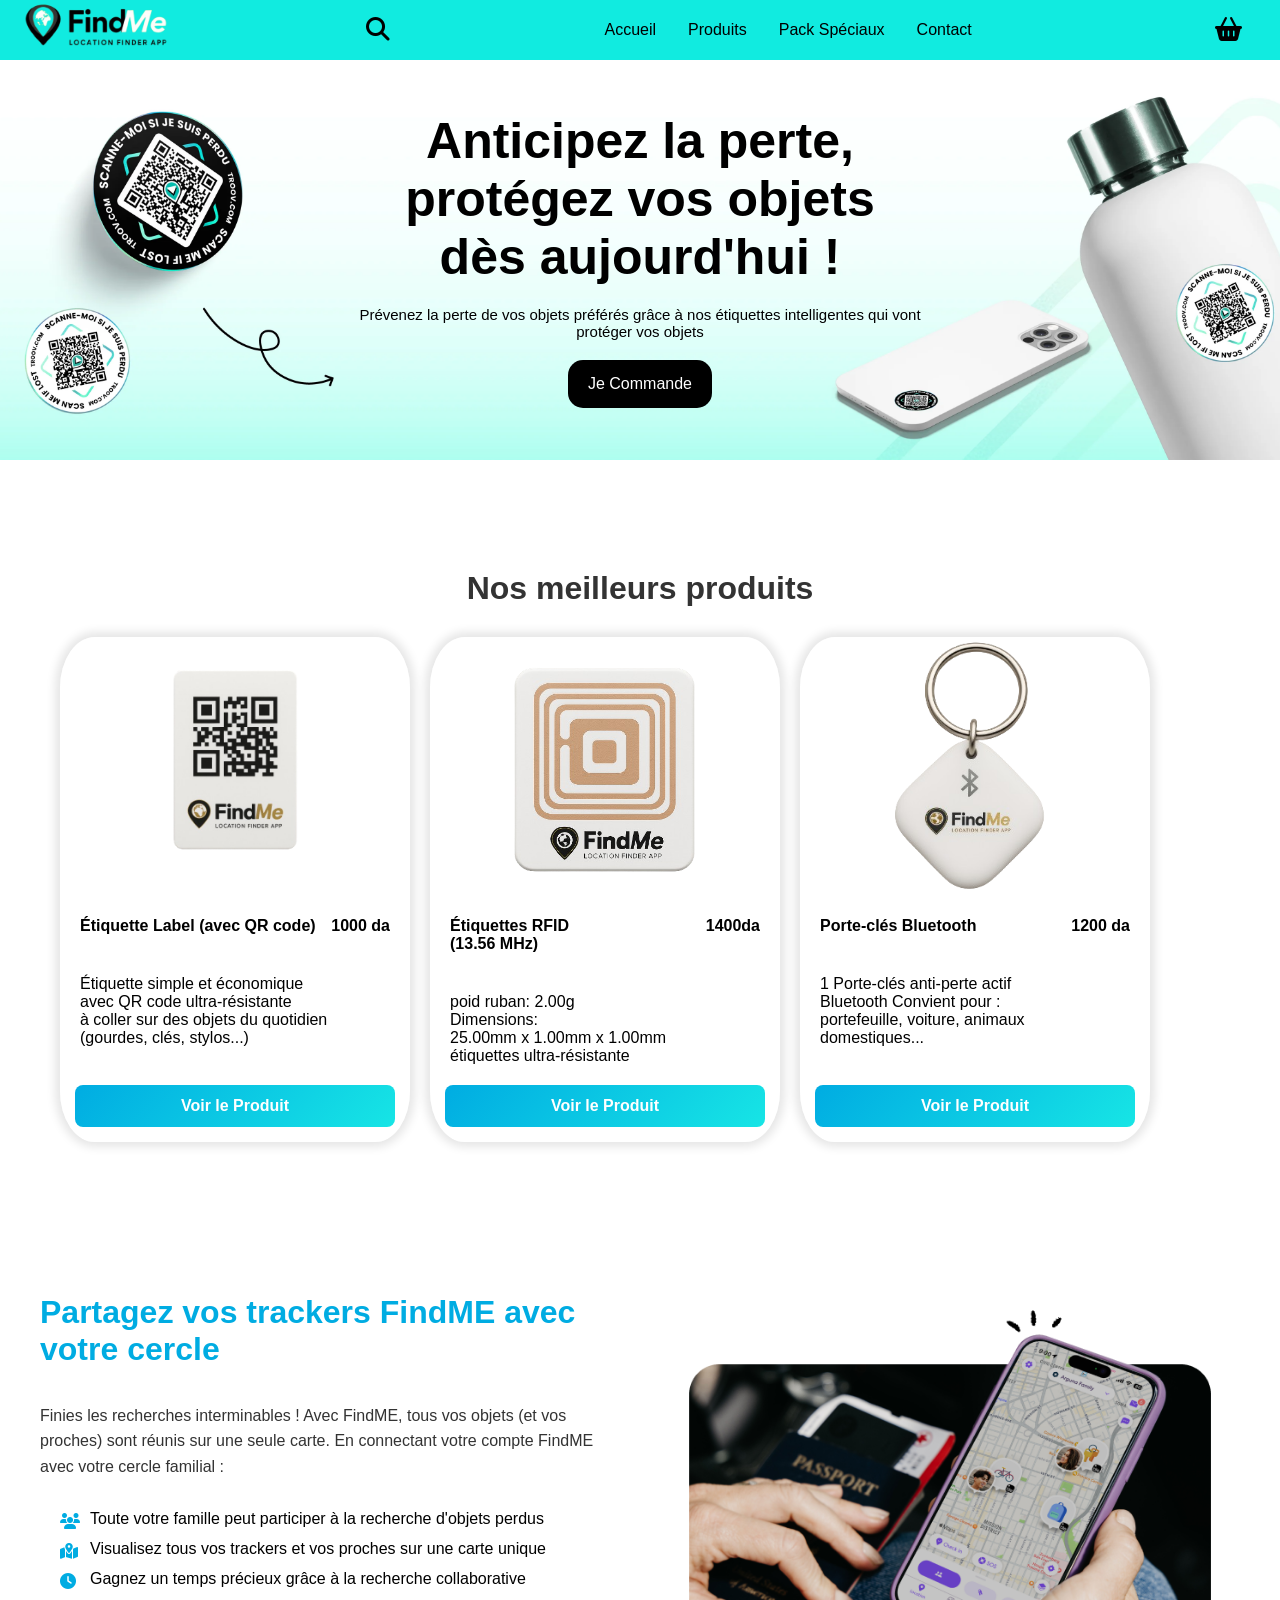
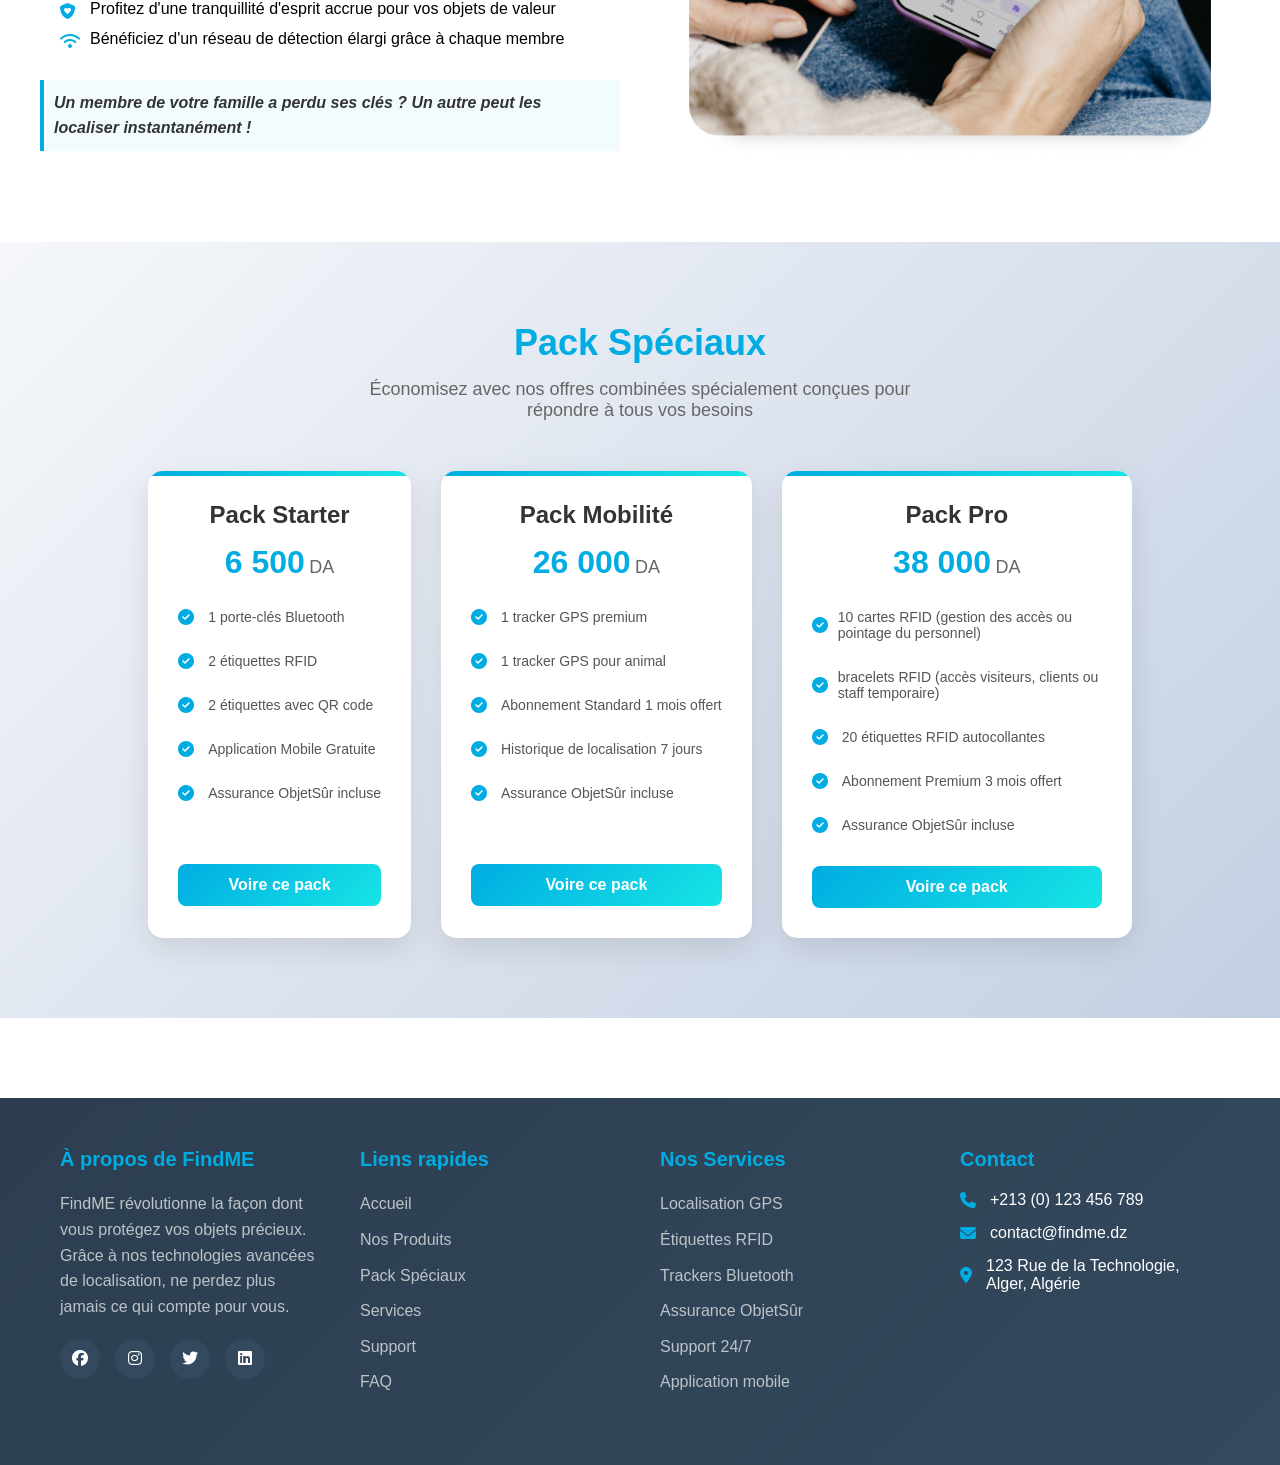
==== commit a436d034: "README avec captures d'écran et corrections de texte - README : présentation, fonctionnalités, struc" ====
--- a/index.html
+++ b/index.html
@@ -127,7 +127,7 @@
             <div class="pack-cards">
                 <!-- Pack Starter -->
                 <div class="pack-card">
-                    <h3>Pack Sarter</h3>
+                    <h3>Pack Starter</h3>
                     <div class="pack-price">
                         <span class="price">6 500</span>
                         <span class="currency">DA</span>
@@ -198,7 +198,7 @@
                 <div class="pack-card">
                     <h3>Pack Pro</h3>
                     <div class="pack-price">
-                        <span class="price">38,000</span>
+                        <span class="price">38 000</span>
                         <span class="currency">DA</span>
                     </div>
                     
